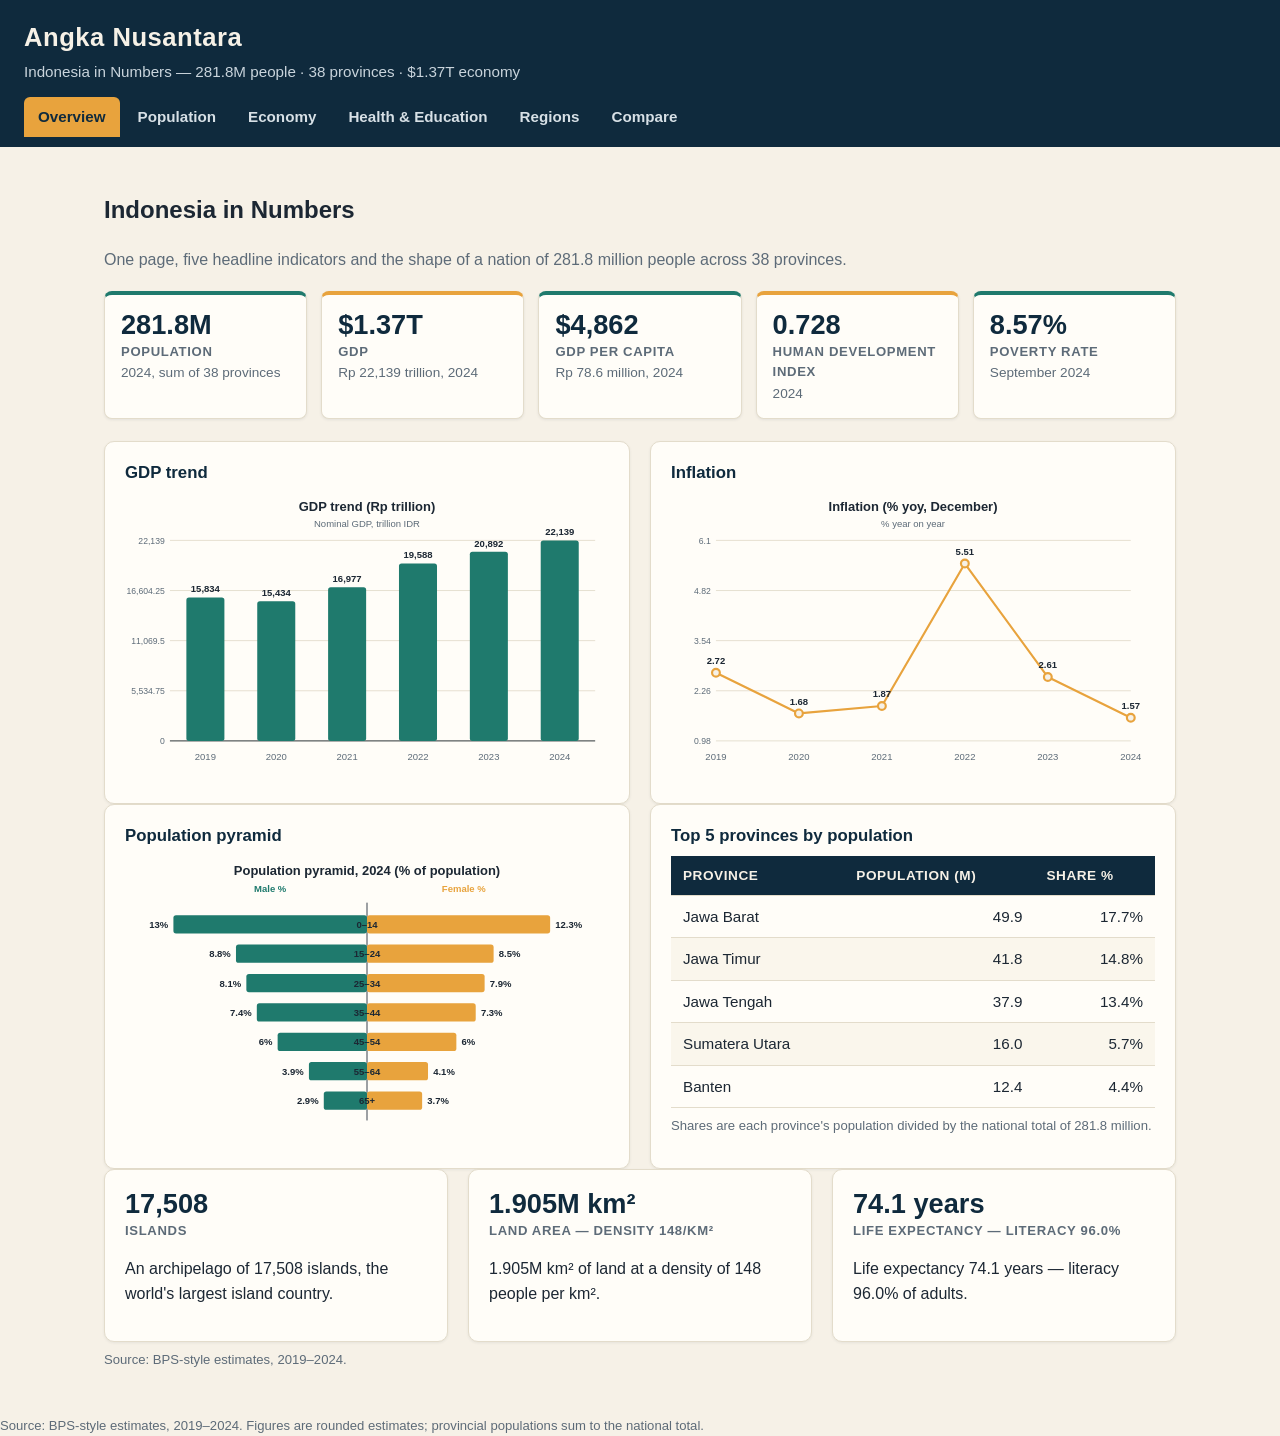
==== app/index.html @ fc720d35 "S6 regions + compare + index + main router" ====
<!doctype html>
<html lang="en">
<head>
<meta charset="utf-8">
<meta name="viewport" content="width=device-width, initial-scale=1">
<title>Angka Nusantara — Indonesia in Numbers</title>
<link rel="stylesheet" href="style.css">
</head>
<body>
<header class="site-header">
  <h1>Angka Nusantara</h1>
  <p class="tagline">Indonesia in Numbers — 281.8M people · 38 provinces · $1.37T economy</p>
  <nav class="nav">
    <a href="#/">Overview</a>
    <a href="#/population">Population</a>
    <a href="#/economy">Economy</a>
    <a href="#/health">Health &amp; Education</a>
    <a href="#/regions">Regions</a>
    <a href="#/compare">Compare</a>
  </nav>
</header>
<main id="app"></main>
<footer class="footnote">Source: BPS-style estimates, 2019–2024. Figures are rounded estimates; provincial populations sum to the national total.</footer>
<script type="module" src="main.js"></script>
</body>
</html>
---- app/style.css ----
/* Angka Nusantara — Indonesia in Numbers
   Original design: deep navy #0f2a3d, warm sand #f6f1e7,
   amber #e8a33d, teal #1f7a6d. System font stack only — no external fonts. */

:root {
  --navy: #0f2a3d;
  --navy-light: #1a3d54;
  --sand: #f6f1e7;
  --sand-dark: #efe7d3;
  --amber: #e8a33d;
  --amber-dark: #b97e1f;
  --teal: #1f7a6d;
  --teal-dark: #155c51;
  --ink: #1c2733;
  --muted: #5d6b78;
  --line: #e3dccb;
  --card: #fffdf8;
  --danger: #b3402e;
}

* { box-sizing: border-box; }

body {
  margin: 0;
  background: var(--sand);
  color: var(--ink);
  font-family: -apple-system, BlinkMacSystemFont, "Segoe UI", Roboto, "Helvetica Neue", Arial, sans-serif;
  font-size: 16px;
  line-height: 1.55;
}

a { color: var(--teal-dark); }
a:hover { color: var(--amber-dark); }

/* ---- Header & nav ---- */
.site-header {
  background: var(--navy);
  color: #f6f1e7;
  padding: 18px 24px 0;
}
.site-header h1 {
  margin: 0;
  font-size: 1.6rem;
  letter-spacing: 0.02em;
}
.site-header h1 .accent { color: var(--amber); }
.site-header .tagline {
  margin: 2px 0 14px;
  color: #c9d4dc;
  font-size: 0.95rem;
}
.nav {
  display: flex;
  flex-wrap: wrap;
  gap: 4px;
  padding-bottom: 10px;
}
.nav a {
  color: #d7e0e6;
  text-decoration: none;
  padding: 8px 14px;
  border-radius: 6px 6px 0 0;
  font-weight: 600;
  font-size: 0.95rem;
}
.nav a:hover { background: var(--navy-light); color: #fff; }
.nav a.active {
  background: var(--amber);
  color: var(--navy);
}

main {
  max-width: 1120px;
  margin: 0 auto;
  padding: 24px;
}
main h2 { margin: 4px 0 6px; font-size: 1.45rem; color: var(--navy); }
main h3 { margin: 0 0 8px; font-size: 1.1rem; color: var(--navy); }
.lede { color: var(--muted); margin-top: 0; }

/* ---- KPI strip ---- */
.kpi-strip {
  display: flex;
  flex-wrap: wrap;
  gap: 14px;
  margin: 18px 0 22px;
}
.kpi-card {
  flex: 1 1 170px;
  background: var(--card);
  border: 1px solid var(--line);
  border-top: 4px solid var(--teal);
  border-radius: 8px;
  padding: 14px 16px;
  box-shadow: 0 1px 3px rgba(15, 42, 61, 0.08);
}
.kpi-card:nth-child(2n) { border-top-color: var(--amber); }
.kpi-value {
  font-size: 1.7rem;
  font-weight: 800;
  color: var(--navy);
  line-height: 1.15;
}
.kpi-label {
  font-size: 0.82rem;
  font-weight: 600;
  text-transform: uppercase;
  letter-spacing: 0.05em;
  color: var(--muted);
  margin-top: 2px;
}
.kpi-sub { font-size: 0.85rem; color: var(--muted); }

/* ---- Cards & grids ---- */
.card {
  background: var(--card);
  border: 1px solid var(--line);
  border-radius: 10px;
  padding: 18px 20px;
  margin-bottom: 20px;
  box-shadow: 0 1px 3px rgba(15, 42, 61, 0.07);
}
.grid-2 {
  display: grid;
  grid-template-columns: 1fr 1fr;
  gap: 20px;
}
.grid-3 {
  display: grid;
  grid-template-columns: repeat(3, 1fr);
  gap: 20px;
}
.grid-2 > .card, .grid-3 > .card { margin-bottom: 0; }

/* ---- Charts ---- */
.chart-box { width: 100%; overflow: hidden; }
.chart-box svg { display: block; }
.chart-title {
  font-size: 1.05rem;
  font-weight: 700;
  color: var(--navy);
  margin: 0 0 6px;
}

/* ---- Tables ---- */
.table-wrap { overflow-x: auto; }
table.data-table {
  width: 100%;
  border-collapse: collapse;
  font-size: 0.95rem;
  background: var(--card);
}
.data-table th, .data-table td {
  padding: 9px 12px;
  text-align: left;
  border-bottom: 1px solid var(--line);
}
.data-table th {
  background: var(--navy);
  color: #f6f1e7;
  font-size: 0.85rem;
  text-transform: uppercase;
  letter-spacing: 0.04em;
  white-space: nowrap;
}
.data-table th.sortable { cursor: pointer; }
.data-table th.sortable:hover { background: var(--navy-light); }
.data-table th.sortable::after { content: " \21C5"; color: var(--amber); }
.data-table th.sortable.asc::after { content: " \25B2"; }
.data-table th.sortable.desc::after { content: " \25BC"; }
.data-table tbody tr:nth-child(even) { background: #faf6ec; }
.data-table tbody tr:hover { background: #f3ead2; }
.data-table tbody tr.clickable { cursor: pointer; }
.data-table td.num, .data-table th.num { text-align: right; font-variant-numeric: tabular-nums; }

/* ---- Controls ---- */
.search-box {
  width: 100%;
  max-width: 340px;
  padding: 10px 12px;
  border: 1px solid var(--line);
  border-radius: 6px;
  background: #fff;
  font: inherit;
  color: var(--ink);
  margin-bottom: 14px;
}
.search-box:focus, select.compare-select:focus {
  outline: 2px solid var(--amber);
  outline-offset: 1px;
}
select.compare-select {
  padding: 10px 12px;
  border: 1px solid var(--line);
  border-radius: 6px;
  background: #fff;
  font: inherit;
  color: var(--ink);
  min-width: 220px;
}
.compare-row {
  display: flex;
  flex-wrap: wrap;
  gap: 12px;
  align-items: center;
  margin-bottom: 18px;
}
.compare-row label { font-weight: 600; color: var(--navy); }

/* ---- Detail panel ---- */
.detail-panel {
  background: var(--navy);
  color: #f6f1e7;
  border-radius: 10px;
  padding: 18px 20px;
  margin-bottom: 20px;
}
.detail-panel h3 { color: var(--amber); margin-top: 0; }
.detail-panel dl {
  display: grid;
  grid-template-columns: repeat(auto-fit, minmax(140px, 1fr));
  gap: 12px;
  margin: 0;
}
.detail-panel dt { font-size: 0.8rem; text-transform: uppercase; letter-spacing: 0.05em; color: #c9d4dc; }
.detail-panel dd { margin: 2px 0 0; font-size: 1.25rem; font-weight: 700; }

/* ---- Misc ---- */
.footnote {
  font-size: 0.82rem;
  color: var(--muted);
  margin-top: 8px;
}
.fact-list { margin: 0; padding-left: 20px; }
.fact-list li { margin-bottom: 8px; }
.bar-positive { fill: var(--teal); }
.bar-negative { fill: var(--danger); }
.site-footer {
  max-width: 1120px;
  margin: 0 auto;
  padding: 8px 24px 28px;
  color: var(--muted);
  font-size: 0.85rem;
}

/* ---- Responsive ---- */
@media (max-width: 720px) {
  .grid-2, .grid-3 { grid-template-columns: 1fr; }
  .kpi-strip { flex-direction: column; }
  .kpi-card { flex: 1 1 auto; }
  main { padding: 16px; }
  .site-header { padding: 14px 16px 0; }
  .site-header h1 { font-size: 1.3rem; }
  .nav a { padding: 7px 10px; font-size: 0.9rem; }
  .table-wrap { overflow-x: auto; -webkit-overflow-scrolling: touch; }
  table.data-table { min-width: 560px; }
  .kpi-value { font-size: 1.45rem; }
}
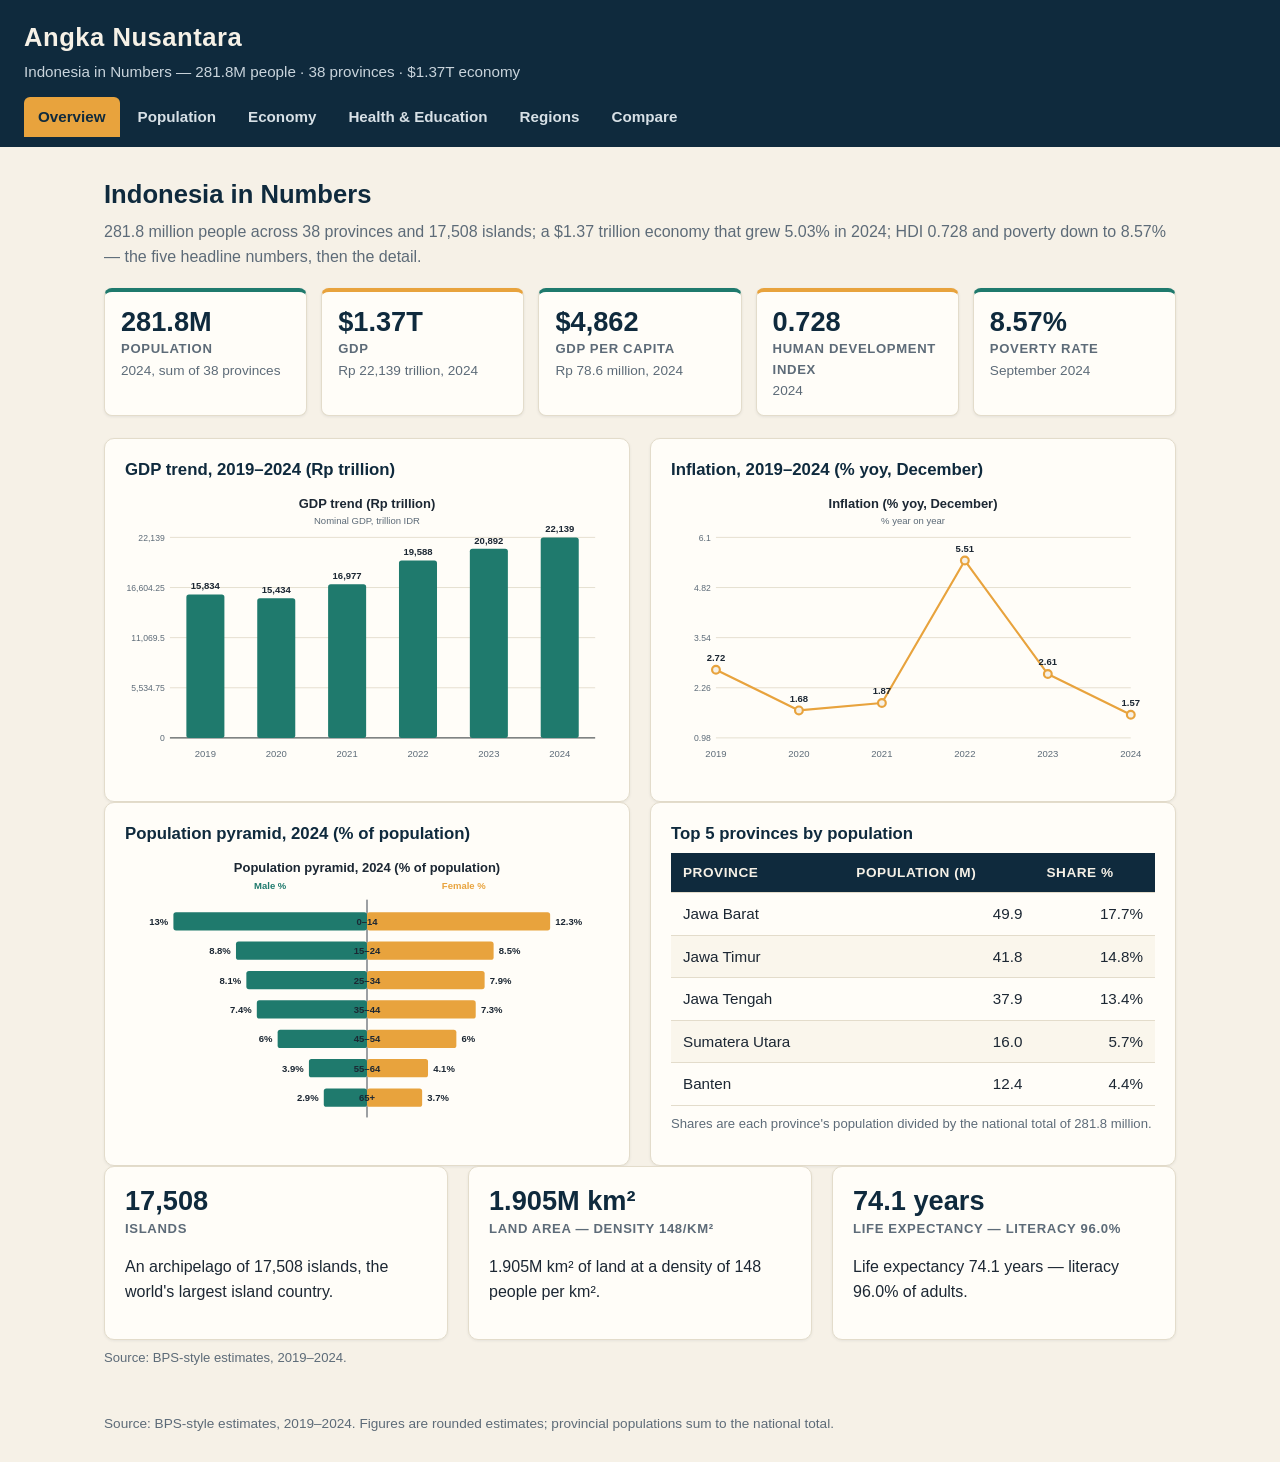
==== commit c92e80d2: "S7 revision pass + smoke test" ====
--- a/app/index.html
+++ b/app/index.html
@@ -20,7 +20,7 @@
   </nav>
 </header>
 <main id="app"></main>
-<footer class="footnote">Source: BPS-style estimates, 2019–2024. Figures are rounded estimates; provincial populations sum to the national total.</footer>
+<footer class="site-footer">Source: BPS-style estimates, 2019–2024. Figures are rounded estimates; provincial populations sum to the national total.</footer>
 <script type="module" src="main.js"></script>
 </body>
 </html>
--- a/app/style.css
+++ b/app/style.css
@@ -74,6 +74,7 @@
   margin: 0 auto;
   padding: 24px;
 }
+main h1 { margin: 4px 0 6px; font-size: 1.6rem; color: var(--navy); }
 main h2 { margin: 4px 0 6px; font-size: 1.45rem; color: var(--navy); }
 main h3 { margin: 0 0 8px; font-size: 1.1rem; color: var(--navy); }
 .lede { color: var(--muted); margin-top: 0; }
@@ -171,6 +172,7 @@
 .data-table tbody tr:nth-child(even) { background: #faf6ec; }
 .data-table tbody tr:hover { background: #f3ead2; }
 .data-table tbody tr.clickable { cursor: pointer; }
+.data-table tbody tr.selected { background: #f3ead2; box-shadow: inset 3px 0 0 var(--amber); }
 .data-table td.num, .data-table th.num { text-align: right; font-variant-numeric: tabular-nums; }
 
 /* ---- Controls ---- */
@@ -197,7 +199,10 @@
   font: inherit;
   color: var(--ink);
   min-width: 220px;
-}
+  width: 100%;
+  margin-top: 6px;
+}
+.card > label { font-weight: 600; color: var(--navy); }
 .compare-row {
   display: flex;
   flex-wrap: wrap;
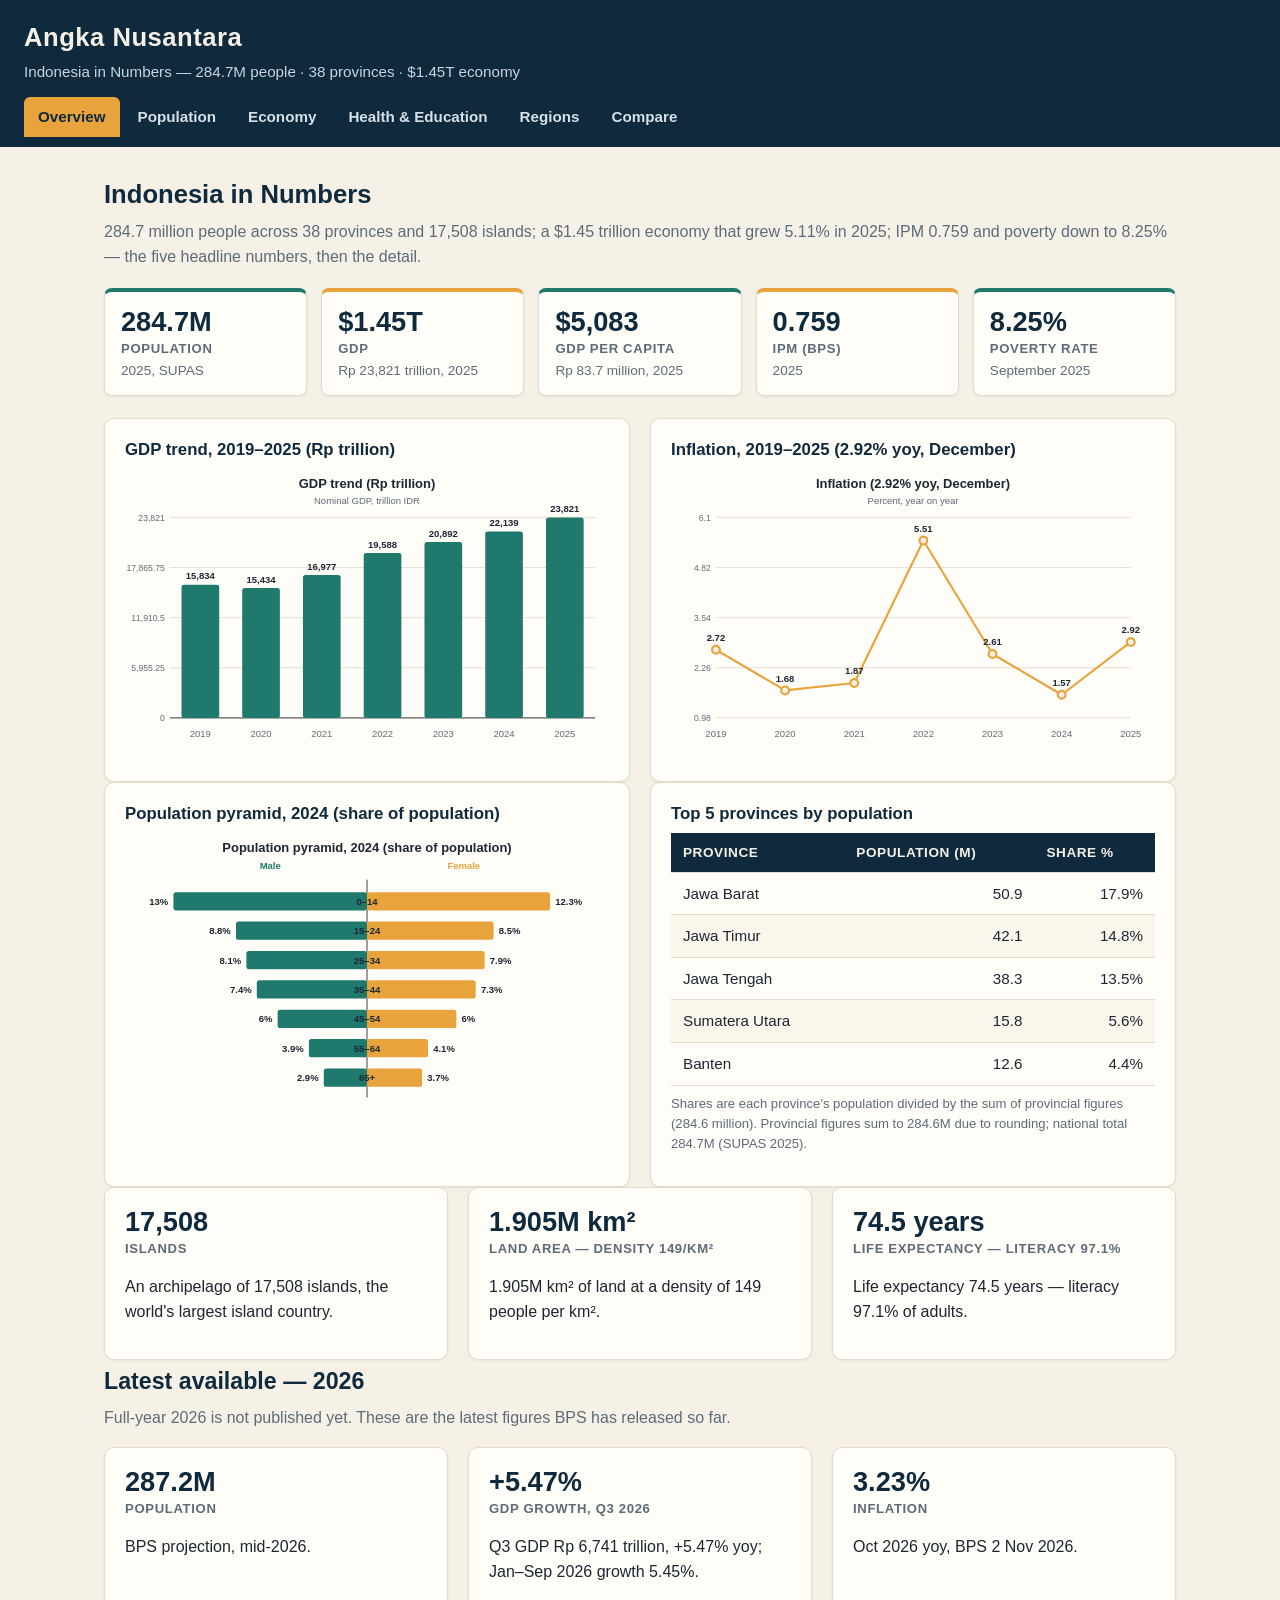
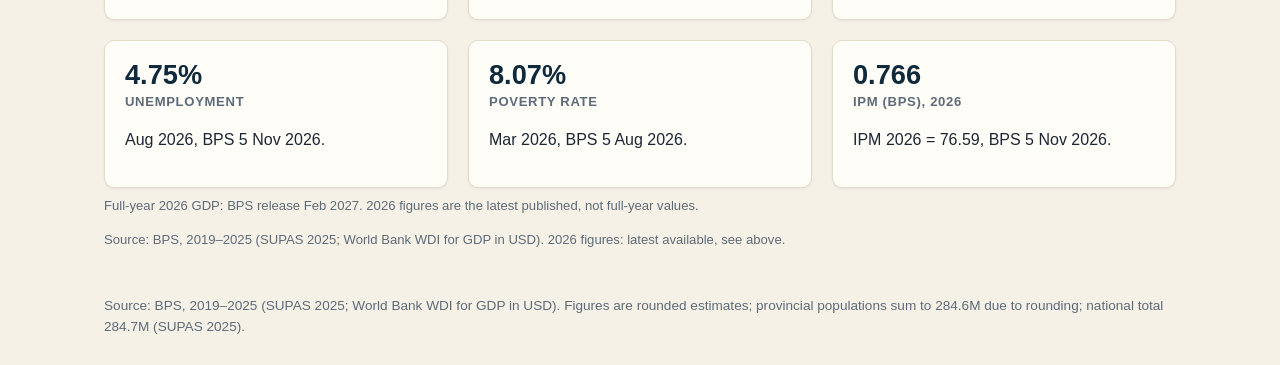
==== commit de9b5c0f: "Rollover views to 2025 + Latest 2026 section (IPM labels) - All views: 2019–2024 -> 2019–2025, sourc" ====
--- a/app/index.html
+++ b/app/index.html
@@ -9,7 +9,7 @@
 <body>
 <header class="site-header">
   <h1>Angka Nusantara</h1>
-  <p class="tagline">Indonesia in Numbers — 281.8M people · 38 provinces · $1.37T economy</p>
+  <p class="tagline">Indonesia in Numbers — 284.7M people · 38 provinces · $1.45T economy</p>
   <nav class="nav">
     <a href="#/">Overview</a>
     <a href="#/population">Population</a>
@@ -20,7 +20,7 @@
   </nav>
 </header>
 <main id="app"></main>
-<footer class="site-footer">Source: BPS-style estimates, 2019–2024. Figures are rounded estimates; provincial populations sum to the national total.</footer>
+<footer class="site-footer">Source: BPS, 2019–2025 (SUPAS 2025; World Bank WDI for GDP in USD). Figures are rounded estimates; provincial populations sum to 284.6M due to rounding; national total 284.7M (SUPAS 2025).</footer>
 <script type="module" src="main.js"></script>
 </body>
 </html>
